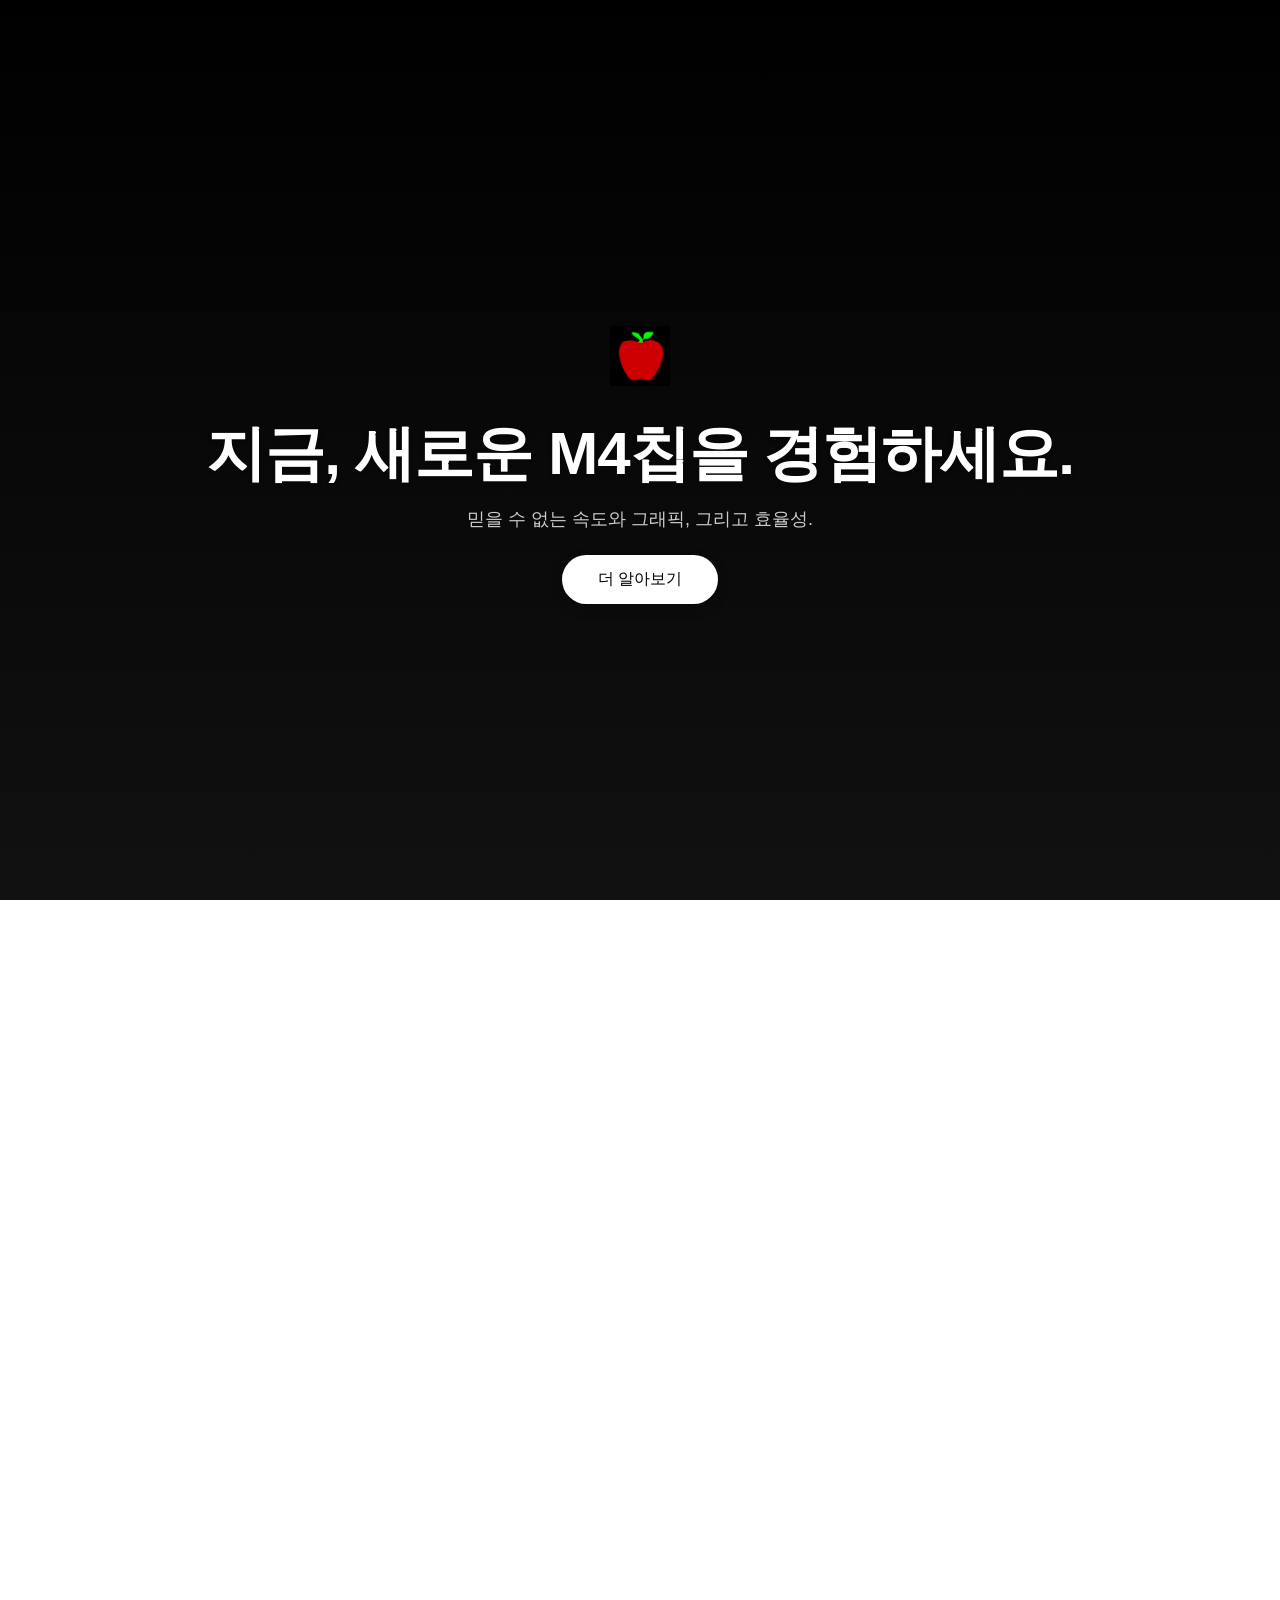
==== index.html @ 2fd01252 "chore: 이름 수정 practice > index" ====
<!DOCTYPE html>
<html lang="ko">
<head>
    <meta charset="UTF-8">
    <meta name="viewport" content="width=device-width, initial-scale=1.0">
    <title>Apple</title>
    <link rel="stylesheet" href="style.css">
    <link rel="icon" href="apple.png" type="image/png">

</head>
<body>
  <div class="hero">
    <div class="hero-inner">
      <div class="logo">
        <img src="apple.png" alt="로고" width="60" />
      </div>
      <h1>지금, 새로운 M4칩을 경험하세요.</h1>
      <p>믿을 수 없는 속도와 그래픽, 그리고 효율성.</p>
      <button class="btn">더 알아보기</button>

    </div>
  </div>
  
        
          <section class="fade-target">
            <h2>당신의 모든 작업을 위한</h2>
            <p>M4칩은 창작, 코딩, 그리고 게이밍까지 모두 커버합니다.</p>

          </section>

            
          <section class="fade-target">
            <h3>당신의 감성을 위한</h3>
            <p>최상의 디자인, 황금비에 따른 완벽한 곡선, 미학을 추구합니다.</p>

          </section>
          
          <section class="fade-target">
            <h3>이 모든게 구라라는 사실</h3>
            <p>이 비싼걸 가지실 수 있을거라 생각하신건가요?</p>
            <P>하지만 국가지원으로 무료로 드립니다.</p>
            <button class="btn" id="troll-button">무료로 받기</button>
            <div id="troll-message">응~ 그딴 거 없음 ㅋㅋ😛</div>



          </section>
          
      </div>

      <script src="main.js"></script>

</body>
</html>
---- style.css ----
/* 1. 초기화 */
* {
    margin: 0;
    padding: 0;
    box-sizing: border-box;
  }
  
  html, body {
    height: 100%;
    font-family: -apple-system, BlinkMacSystemFont, 'Helvetica Neue', sans-serif;
    background: linear-gradient(to bottom, #000, #111);
    color: white;
    overflow-x: hidden;
  }
  
  /* 2. Hero 중앙 정렬 */
  .hero {
    min-height: 100vh;
    display: flex;
    flex-direction: column;
    justify-content: center;
    align-items: center;
    text-align: center;
    padding-top: 30px; /* 🍎 로고 보정용 */
  }
  
  /* 3. 로고 */
  .logo img {
    width: 60px;
    margin-bottom: 24px;
  }
  
  /* 4. 헤드라인 */
  .hero h1 ,
  section h2,
  section h3,
  section h4 {
    font-size: 60px;
    font-weight: 700;
    margin-bottom: 12px;
    letter-spacing: -1px;
    text-shadow: 0 2px 4px rgba(0, 0, 0, 0.3);
  }
  
  {
    font-weight: 700;
    margin-bottom: 12px;
    letter-spacing: -1px;
    text-shadow: 0 2px 4px rgba(0, 0, 0, 0.3);
  }
  
  /* 5. 서브텍스트 */
  .hero p {
    font-size: 18px;
    color: #ccc;
    margin-bottom: 24px;
  }
  
  /* 6. 버튼 */
  .hero button, {
    padding: 14px 36px;
    font-size: 16px;
    background: white;
    color: black;
    border: none;
    border-radius: 9999px;
    cursor: pointer;
    box-shadow: 0 4px 12px rgba(0, 0, 0, 0.25);
    transition: all 0.3s ease;
  }
  
  .hero button:hover {
    background: #ddd;
    transform: scale(1.05);
  }
  
  /* 7. Scroll 인터랙션 대상 섹션 */
  section {
    height: 100vh;
    display: flex;
    flex-direction: column;
    justify-content: center;
    align-items: center;
    text-align: center;
    opacity: 0;
    transform: translateY(50px);
    transition: all 1s ease;
  }
  
  section.show {
    opacity: 1;
    transform: translateY(0);
  }

  section p {
    font-size: 18px;
    color: #ccc;
    max-width: 600px;
    line-height: 1.6;
  }
  
  .btn {
    padding: 14px 36px;
    font-size: 16px;
    background: white;
    color: black;
    border: none;
    border-radius: 9999px;
    cursor: pointer;
    box-shadow: 0 4px 12px rgba(0, 0, 0, 0.25);
    transition: all 0.3s ease;
  }
  
  .btn:hover {
    background: #ddd;
    transform: scale(1.05);
  }

  section button {
    margin-top: 24px;
  }

  #troll-message {
    position: fixed;
    top: 50%;
    left: 50%;
    transform: translate(-50%, -50%) scale(0.8);
    background: #ff0000;
    color: white;
    padding: 20px 40px;
    border-radius: 12px;
    font-size: 24px;
    font-weight: bold;
    box-shadow: 0 8px 20px rgba(0, 0, 0, 0.4);
    z-index: 9999;
    opacity: 0;
    transition: all 0.4s ease;
    pointer-events: none;
  }
  #troll-message.show {
    opacity: 1;
    transform: translate(-50%, -50%) scale(1);
  }
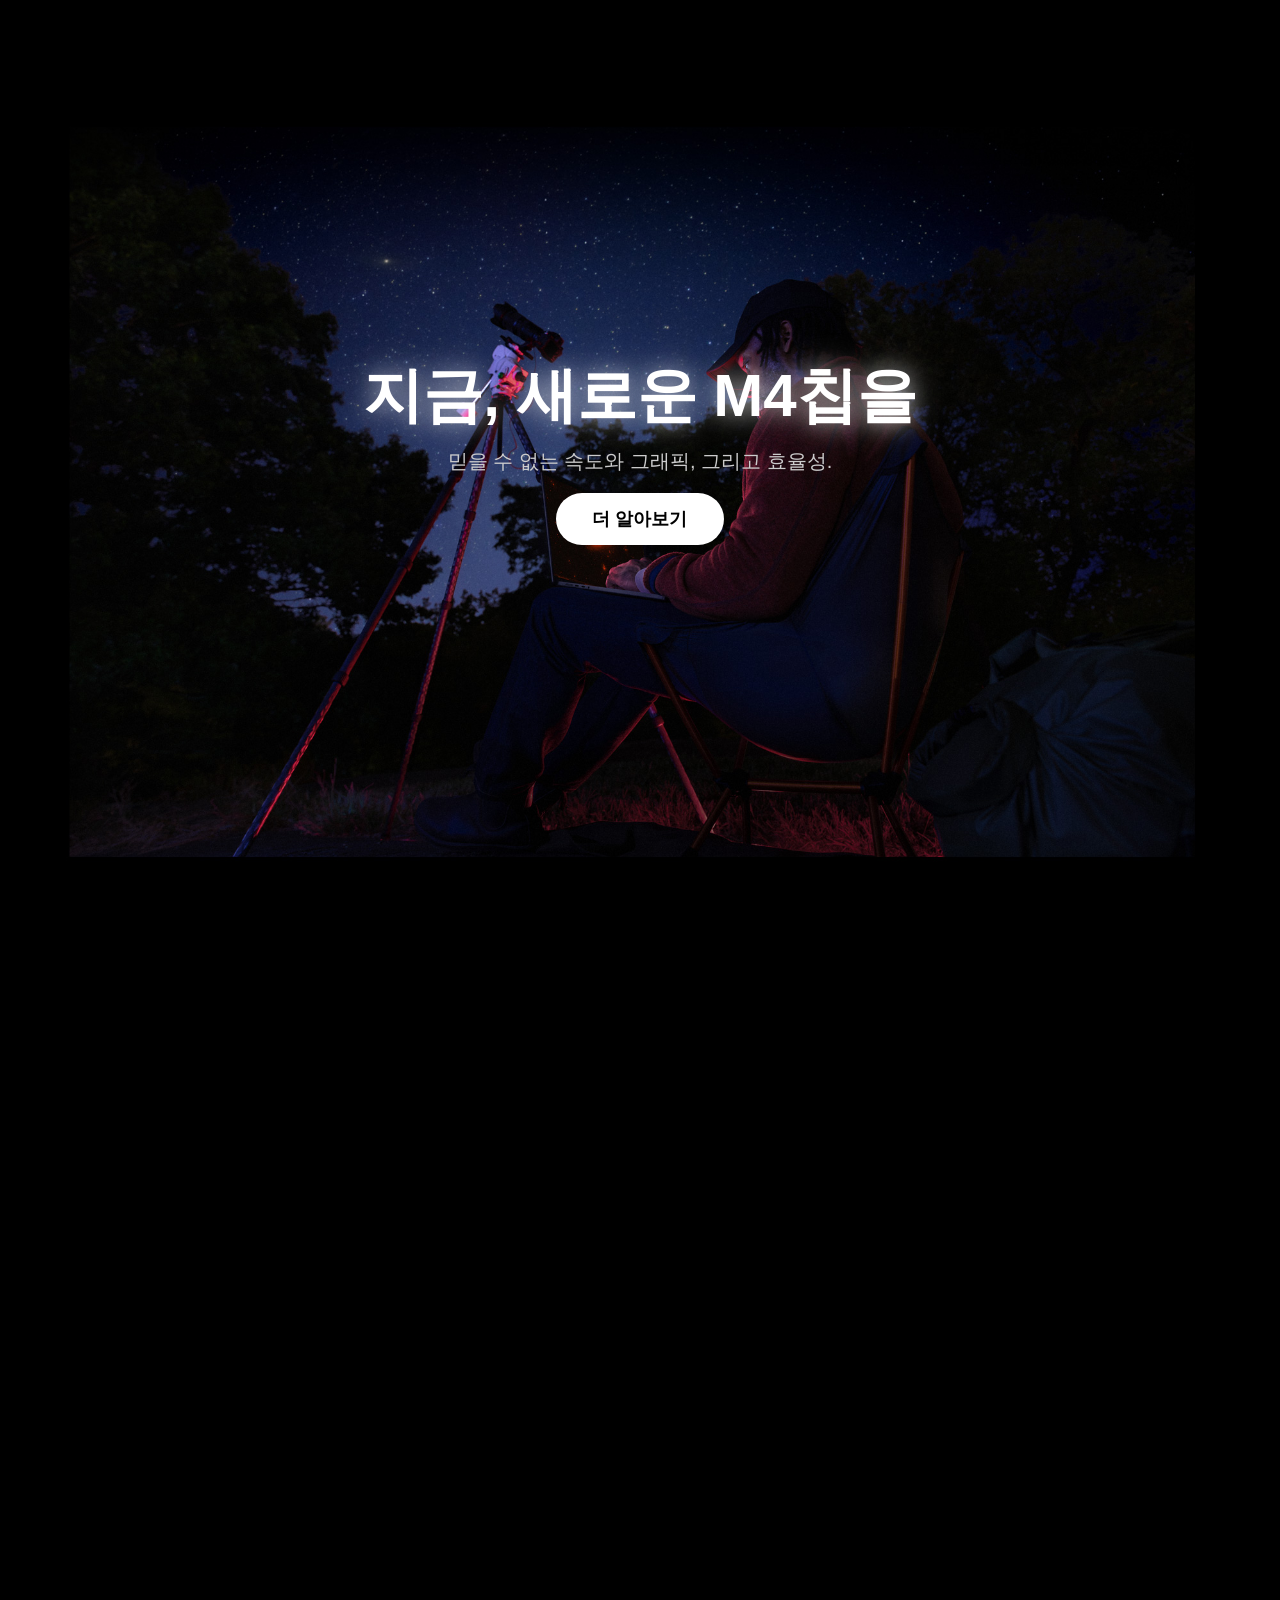
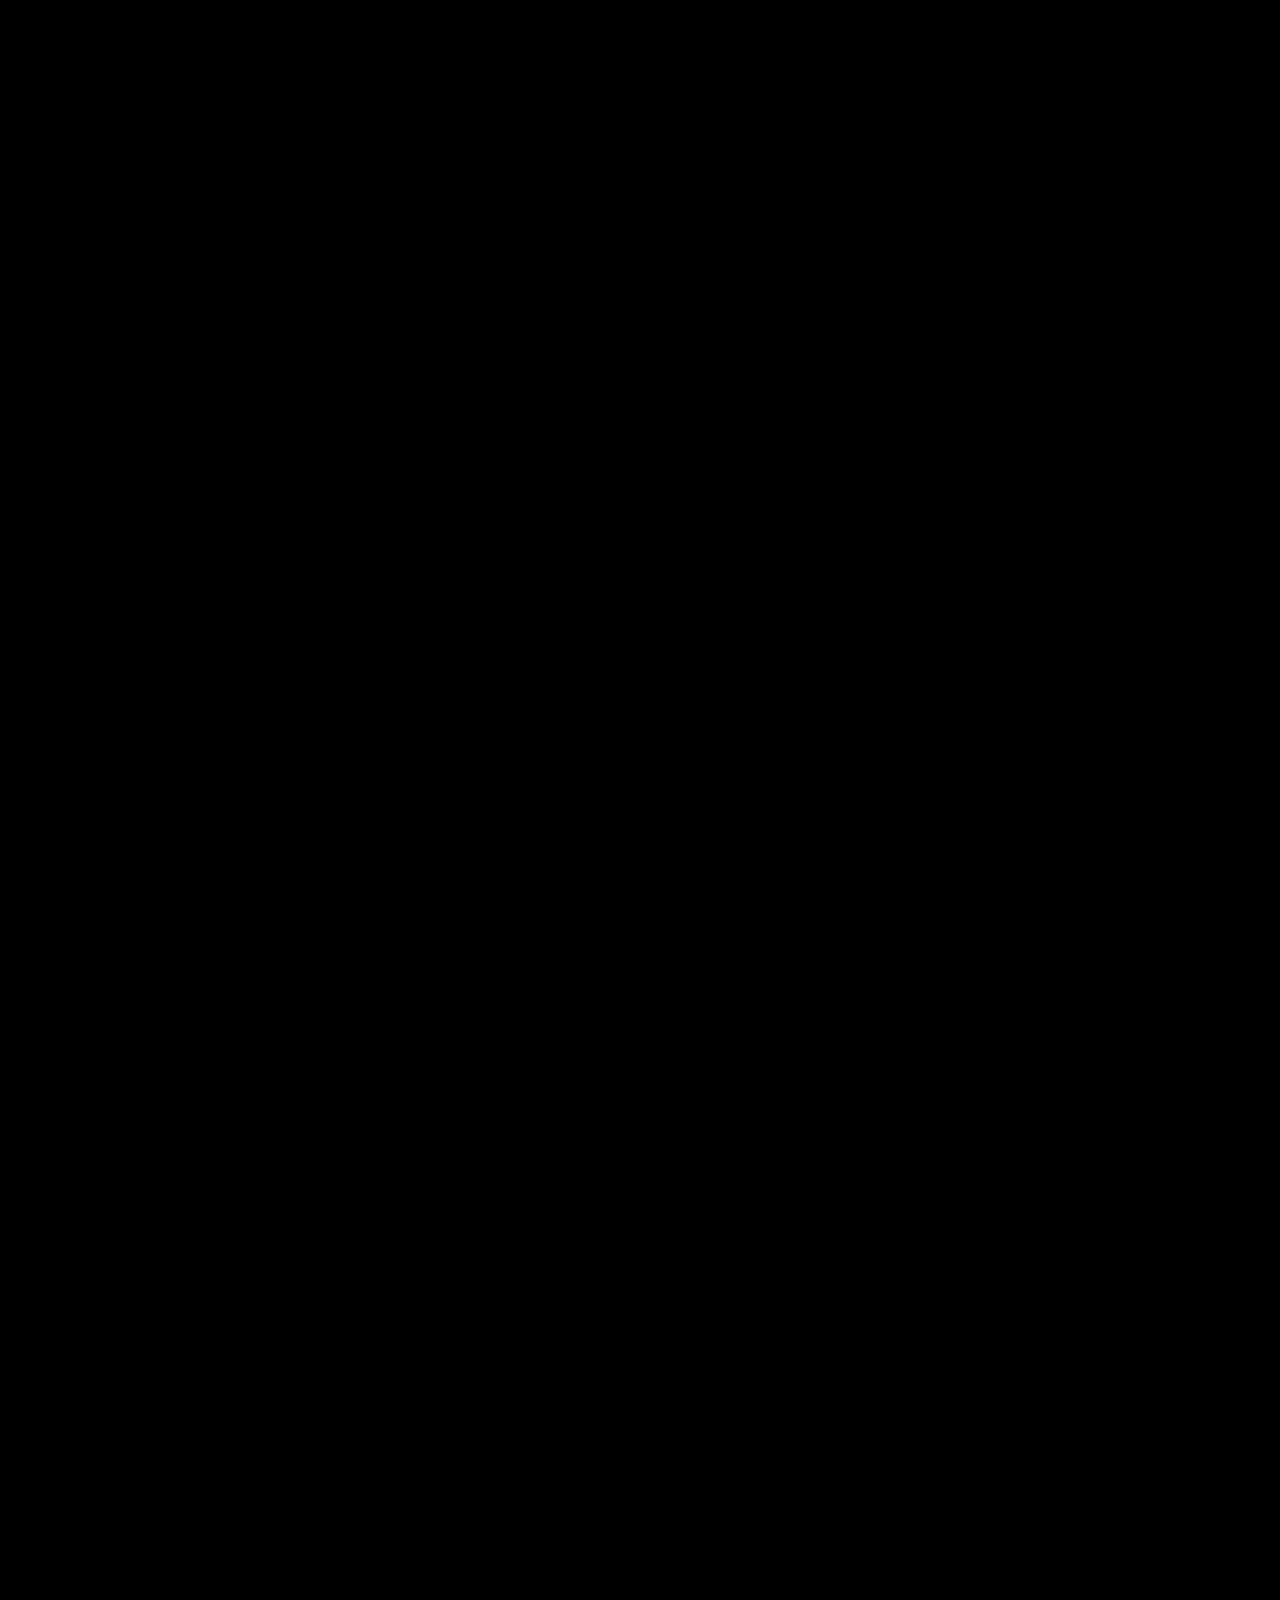
==== commit 5bf7a415: "feat: 인터랙티브 기능 구현 및 클론디자인 제작" ====
--- a/index.html
+++ b/index.html
@@ -1,54 +1,65 @@
 <!DOCTYPE html>
 <html lang="ko">
 <head>
-    <meta charset="UTF-8">
-    <meta name="viewport" content="width=device-width, initial-scale=1.0">
-    <title>Apple</title>
-    <link rel="stylesheet" href="style.css">
-    <link rel="icon" href="apple.png" type="image/png">
-
+  <meta charset="UTF-8" />
+  <meta name="viewport" content="width=device-width, initial-scale=1.0" />
+  <title>Apple M4 PRO</title>
+  <link rel="stylesheet" href="style.css" />
+  <link rel="icon" href="apple.png" type="image/png" />
 </head>
 <body>
-  <div class="hero">
-    <div class="hero-inner">
-      <div class="logo">
-        <img src="apple.png" alt="로고" width="60" />
-      </div>
-      <h1>지금, 새로운 M4칩을 경험하세요.</h1>
-      <p>믿을 수 없는 속도와 그래픽, 그리고 효율성.</p>
-      <button class="btn">더 알아보기</button>
+  
+  <section class="hero">
+    <div class="overlay">
+      <!-- 타입 효과용으로 비워두기 -->
+      <h1 id="typing"></h1>
+      <!-- 서브텍스트에 클래스 추가 -->
+      <p class="hero-sub">믿을 수 없는 속도와 그래픽, 그리고 효율성.</p>
+      <!-- 버튼에 클래스 추가 -->
+      <button class="btn hero-btn">더 알아보기</button>
+      
 
+      
     </div>
-  </div>
-  
-        
-          <section class="fade-target">
-            <h2>당신의 모든 작업을 위한</h2>
-            <p>M4칩은 창작, 코딩, 그리고 게이밍까지 모두 커버합니다.</p>
-
-          </section>
-
-            
-          <section class="fade-target">
-            <h3>당신의 감성을 위한</h3>
-            <p>최상의 디자인, 황금비에 따른 완벽한 곡선, 미학을 추구합니다.</p>
-
-          </section>
-          
-          <section class="fade-target">
-            <h3>이 모든게 구라라는 사실</h3>
-            <p>이 비싼걸 가지실 수 있을거라 생각하신건가요?</p>
-            <P>하지만 국가지원으로 무료로 드립니다.</p>
-            <button class="btn" id="troll-button">무료로 받기</button>
-            <div id="troll-message">응~ 그딴 거 없음 ㅋㅋ😛</div>
+  </section>
 
 
+  <section class="performance-section fade-target">
+    <div class="m4-wrapper">
+      <img src="m4.png" alt="M4 Logo" class="m4-scale" id="m4Image" />
+    </div>
+    <div class="text-wrapper">
+      <h2>성능을 위한 진화</h2>
+      <p>M4칩은 코딩, 디자인, 영상편집까지 자유롭게 소화합니다.</p>
+    </div>
+  </section>
+  
 
-          </section>
-          
-      </div>
+  <!-- 감성 디자인 섹션 -->
+  <section class="design-section fade-target">
+    <div class="design-slider">
+      <img id="designImage" src="mac1.jpg" alt="디자인 이미지" />
+    </div>
+    <div class="text-wrapper">
+      <h2>감성을 위한 디자인</h2>
+      <p>최상의 미니멀리즘과 황금비율을 추구합니다.</p>
+    </div>
+  </section>
 
-      <script src="main.js"></script>
+  <!-- 무료 섹션(트롤박스 포함) -->
+  <section class="fade-target">
+    <div class="free-wrapper">
+      <span class="free-letter">F</span>
+      <span class="free-letter">R</span>
+      <span class="free-letter">E</span>
+      <span class="free-letter">E</span>
+    </div>
+    <h1>이 노트북을 무료로 주고있어</h1>
+    <p>너도 받을 수 있어 그러니까 클릭 해</p>
+    <button class="btn cta-btn">무료로 받기</button>
+    <div id="trollBox" class="troll-box">그딴 게 있겠냐 🤪</div>
+  </section>
 
+  <script src="main.js"></script>
 </body>
-</html>+</html>
--- a/style.css
+++ b/style.css
@@ -1,148 +1,276 @@
-/* 1. 초기화 */
+/* ===== 초기화 ===== */
 * {
-    margin: 0;
-    padding: 0;
-    box-sizing: border-box;
-  }
-  
-  html, body {
-    height: 100%;
-    font-family: -apple-system, BlinkMacSystemFont, 'Helvetica Neue', sans-serif;
-    background: linear-gradient(to bottom, #000, #111);
-    color: white;
-    overflow-x: hidden;
-  }
-  
-  /* 2. Hero 중앙 정렬 */
-  .hero {
-    min-height: 100vh;
-    display: flex;
-    flex-direction: column;
-    justify-content: center;
-    align-items: center;
-    text-align: center;
-    padding-top: 30px; /* 🍎 로고 보정용 */
-  }
-  
-  /* 3. 로고 */
-  .logo img {
-    width: 60px;
-    margin-bottom: 24px;
-  }
-  
-  /* 4. 헤드라인 */
-  .hero h1 ,
-  section h2,
-  section h3,
-  section h4 {
-    font-size: 60px;
-    font-weight: 700;
-    margin-bottom: 12px;
-    letter-spacing: -1px;
-    text-shadow: 0 2px 4px rgba(0, 0, 0, 0.3);
-  }
-  
-  {
-    font-weight: 700;
-    margin-bottom: 12px;
-    letter-spacing: -1px;
-    text-shadow: 0 2px 4px rgba(0, 0, 0, 0.3);
-  }
-  
-  /* 5. 서브텍스트 */
-  .hero p {
-    font-size: 18px;
-    color: #ccc;
-    margin-bottom: 24px;
-  }
-  
-  /* 6. 버튼 */
-  .hero button, {
-    padding: 14px 36px;
-    font-size: 16px;
-    background: white;
-    color: black;
-    border: none;
-    border-radius: 9999px;
-    cursor: pointer;
-    box-shadow: 0 4px 12px rgba(0, 0, 0, 0.25);
-    transition: all 0.3s ease;
-  }
-  
-  .hero button:hover {
-    background: #ddd;
-    transform: scale(1.05);
-  }
-  
-  /* 7. Scroll 인터랙션 대상 섹션 */
-  section {
-    height: 100vh;
-    display: flex;
-    flex-direction: column;
-    justify-content: center;
-    align-items: center;
-    text-align: center;
-    opacity: 0;
-    transform: translateY(50px);
-    transition: all 1s ease;
-  }
-  
-  section.show {
-    opacity: 1;
-    transform: translateY(0);
-  }
-
-  section p {
-    font-size: 18px;
-    color: #ccc;
-    max-width: 600px;
-    line-height: 1.6;
-  }
-  
-  .btn {
-    padding: 14px 36px;
-    font-size: 16px;
-    background: white;
-    color: black;
-    border: none;
-    border-radius: 9999px;
-    cursor: pointer;
-    box-shadow: 0 4px 12px rgba(0, 0, 0, 0.25);
-    transition: all 0.3s ease;
-  }
-  
-  .btn:hover {
-    background: #ddd;
-    transform: scale(1.05);
-  }
-
-  section button {
-    margin-top: 24px;
-  }
-
-  #troll-message {
-    position: fixed;
-    top: 50%;
-    left: 50%;
-    transform: translate(-50%, -50%) scale(0.8);
-    background: #ff0000;
-    color: white;
-    padding: 20px 40px;
-    border-radius: 12px;
-    font-size: 24px;
-    font-weight: bold;
-    box-shadow: 0 8px 20px rgba(0, 0, 0, 0.4);
-    z-index: 9999;
-    opacity: 0;
-    transition: all 0.4s ease;
-    pointer-events: none;
-  }
-  #troll-message.show {
-    opacity: 1;
-    transform: translate(-50%, -50%) scale(1);
-  }
-  
-
-  
-  
-  +  margin: 0;
+  padding: 0;
+  box-sizing: border-box;
+}
+
+html, body {
+  height: 100%;
+  font-family: 'Segoe UI', sans-serif;
+  background-color: #000;
+  color: white;
+  overflow-x: hidden;
+}
+
+/* ===== Hero 섹션 ===== */
+.hero {
+  position: relative;
+  width: 100%;
+  height: 100vh;
+  background: url('macbook.png') no-repeat center center / cover;
+  display: flex;
+  justify-content: center;
+  align-items: center;
+  text-align: center;
+}
+
+.overlay {
+  position: relative;
+  padding: 20px;
+  max-width: 90%;
+  z-index: 2;
+}
+
+/* h1, p 기본 여백 제거 */
+.overlay h1,
+.overlay p {
+  margin: 0;
+  padding: 0;
+}
+
+/* h1 바로 다음에 오는 p만 살짝 띄우기 */
+.overlay h1 + p {
+  margin-top: 8px;
+}
+
+/* p 바로 다음에 오는 버튼만 살짝 띄우기 */
+.overlay p + .btn {
+  margin-top: 12px;
+}
+
+.overlay h1 {
+  font-size: 60px;
+  font-weight: 800;
+  white-space: nowrap;
+  color: white;
+  text-shadow: 0 0 20px rgba(255, 255, 255, 0.5),
+               0 0 40px rgba(255, 255, 255, 0.4);
+}
+
+.overlay p {
+  font-size: 20px;
+  color: #ccc;
+  position: relative;
+  z-index: 2;
+  text-align: center;
+  display: block;
+  width: 100%;
+}
+
+.btn {
+  padding: 14px 36px;
+  font-size: 18px;
+  background: white;
+  color: black;
+  border: none;
+  border-radius: 999px;
+  cursor: pointer;
+  font-weight: bold;
+  transition: all 0.3s ease;
+  z-index: 2;
+}
+.btn:hover {
+  background: #eee;
+  transform: scale(1.05);
+}
+
+/* ===== 공통 섹션 ===== */
+section {
+  min-height: 100vh;
+  padding: 80px 20px;
+  display: flex;
+  flex-direction: column;
+  justify-content: center;
+  align-items: center;
+  text-align: center;
+}
+section h2 {
+  font-size: 48px;
+  font-weight: 700;
+  margin-bottom: 16px;
+  text-shadow: 0 0 8px rgba(255, 255, 255, 0.2);
+}
+section p {
+  font-size: 20px;
+  color: #ccc;
+  max-width: 700px;
+  line-height: 1.6;
+}
+
+/* ===== 성능 섹션: M4 이미지 ===== */
+.m4-wrapper {
+  display: flex;
+  justify-content: center;
+  margin-top: 20vh;
+  overflow: visible;
+}
+.m4-scale {
+  width: 300px;
+  height: auto;
+  transform: scale(0.5);
+  opacity: 0.5;
+  transition: transform 1s ease, opacity 1s ease;
+  will-change: transform, opacity;
+  z-index: 1;
+}
+.m4-scale.grow {
+  transform: scale(3);
+  opacity: 1;
+}
+.text-wrapper {
+  position: relative;
+  z-index: 2;
+}
+
+/* ===== 감성 섹션: 클릭 전환 슬라이드 ===== */
+.design-slider {
+  width: 100%;
+  display: flex;
+  justify-content: center;
+  align-items: center;
+  margin-top: 40px;
+  flex-direction: column;
+  gap: 40px;
+}
+.design-slider img {
+  max-width: 90%;
+  width: 700px;
+  height: auto;
+  border-radius: 20px;
+  box-shadow: 0 0 40px rgba(255, 255, 255, 0.05);
+  transition: transform 0.4s ease, opacity 0.4s ease;
+  margin-bottom: 80px;
+  cursor: pointer;
+}
+.design-slider img:hover {
+  transform: scale(1.03) rotateZ(1deg);
+}
+
+/* ===== 페이드 인 ===== */
+.fade-target {
+  opacity: 0;
+  transform: translateY(30px);
+  transition: all 1s ease;
+}
+.fade-target.show {
+  opacity: 1;
+  transform: translateY(0);
+}
+
+/* 무료로 받기 버튼 간격 */
+.cta-btn {
+  margin-top: 25px;
+}
+
+/* 트롤박스 */
+.troll-box {
+  position: fixed;
+  top: 20px;
+  left: 50%;
+  transform: translate(-50%, -20px);
+  max-width: 200px;
+  padding: 16px;
+  background: rgba(30,30,30,0.9);
+  color: #fff;
+  font-size: 16px;
+  border-radius: 8px;
+  box-shadow: 0 4px 20px rgba(0,0,0,0.5);
+  opacity: 0;
+  transition: opacity 0.3s ease, transform 0.3s ease;
+  z-index: 999;
+  text-align: center;
+}
+.troll-box.show {
+  opacity: 1;
+  transform: translate(-50%, 0);
+}
+
+/* FREE 애니메이션 */
+.free-wrapper {
+  text-align: center;
+  margin-bottom: 20px;
+}
+.free-letter {
+  display: inline-block;
+  font-size: 250px;
+  font-weight: 800;
+  background: linear-gradient(90deg, #0071E3 0%, #AF52DE 40%, #FF2D55 70%, #FF9500 100%);
+  -webkit-background-clip: text;
+  -webkit-text-fill-color: transparent;
+  user-select: none;
+  cursor: default;
+  opacity: 0;
+  transform: translateY(-30px) rotate(-10deg);
+  transition: opacity 0.4s ease, transform 0.4s cubic-bezier(0.2,1,0.3,1);
+}
+.free-letter.show {
+  opacity: 1;
+  transform: translateY(0) rotate(0);
+}
+
+/* FREE 중구난방 애니메이션 키프레임 */
+@keyframes fall {
+  0%   { transform: translateY(-60px) rotate(-30deg); opacity: 0; }
+  50%  { opacity: 1; }
+  100% { transform: translateY(0) rotate(0); opacity: 1; }
+}
+@keyframes rise {
+  0%   { transform: translateY(60px) rotate(30deg); opacity: 0; }
+  50%  { opacity: 1; }
+  100% { transform: translateY(0) rotate(0); opacity: 1; }
+}
+@keyframes shake {
+  0%,100% { transform: translate(0,0); opacity: 1; }
+  20%     { transform: translate(-20px,10px) rotate(-15deg); }
+  40%     { transform: translate(15px,-10px) rotate(10deg); }
+  60%     { transform: translate(-10px,5px) rotate(-8deg); }
+  80%     { transform: translate(8px,-5px) rotate(5deg); }
+}
+
+/* 노트북 흔들 */
+@keyframes gentleShake {
+  0%,100% { transform: translateX(0) rotate(0); }
+  25%     { transform: translateX(-5px) rotate(-1deg); }
+  50%     { transform: translateX(5px) rotate(1deg); }
+  75%     { transform: translateX(-5px) rotate(-1deg); }
+}
+.design-slider img:hover,
+#designImage:hover {
+  animation: gentleShake 0.6s ease-in-out infinite;
+  cursor: pointer;
+}
+
+/* ===== Hero 중앙 정렬 & 요소 간격 딱 붙이기 ===== */
+.hero .overlay {
+  display: flex;
+  flex-direction: column;
+  align-items: center;
+  justify-content: center;
+  height: 100%;       /* 섹션 높이 채우기 */
+  text-align: center;
+}
+
+.hero .overlay h1 {
+  margin: 0 0 8px;    /* 아래로 8px만 띄우기 */
+}
+
+.hero .overlay .hero-sub {
+  margin: 0 0 16px;   /* 아래로 16px만 띄우기 */
+  font-size: 20px;
+  color: #ccc;
+}
+
+.hero .overlay .hero-btn {
+  margin: 0;          /* p 바로 아래 딱 붙음 */
+}
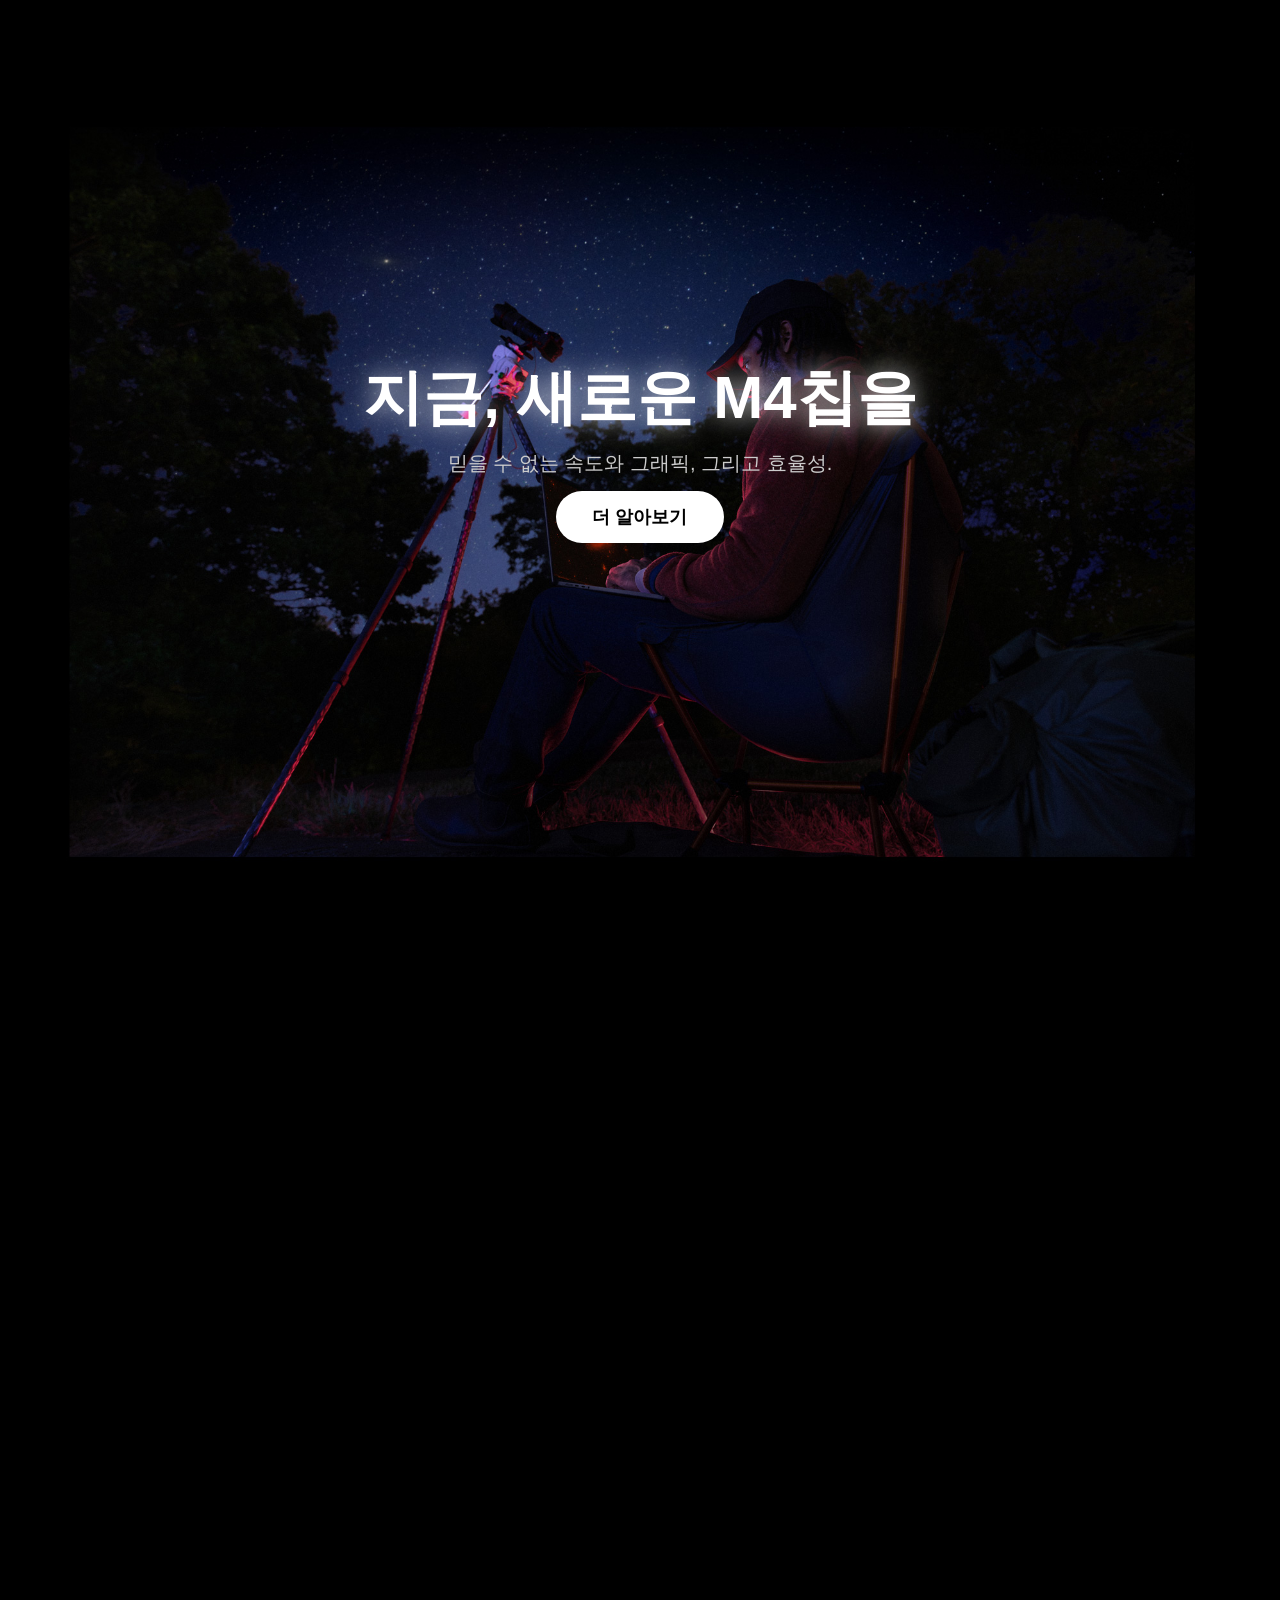
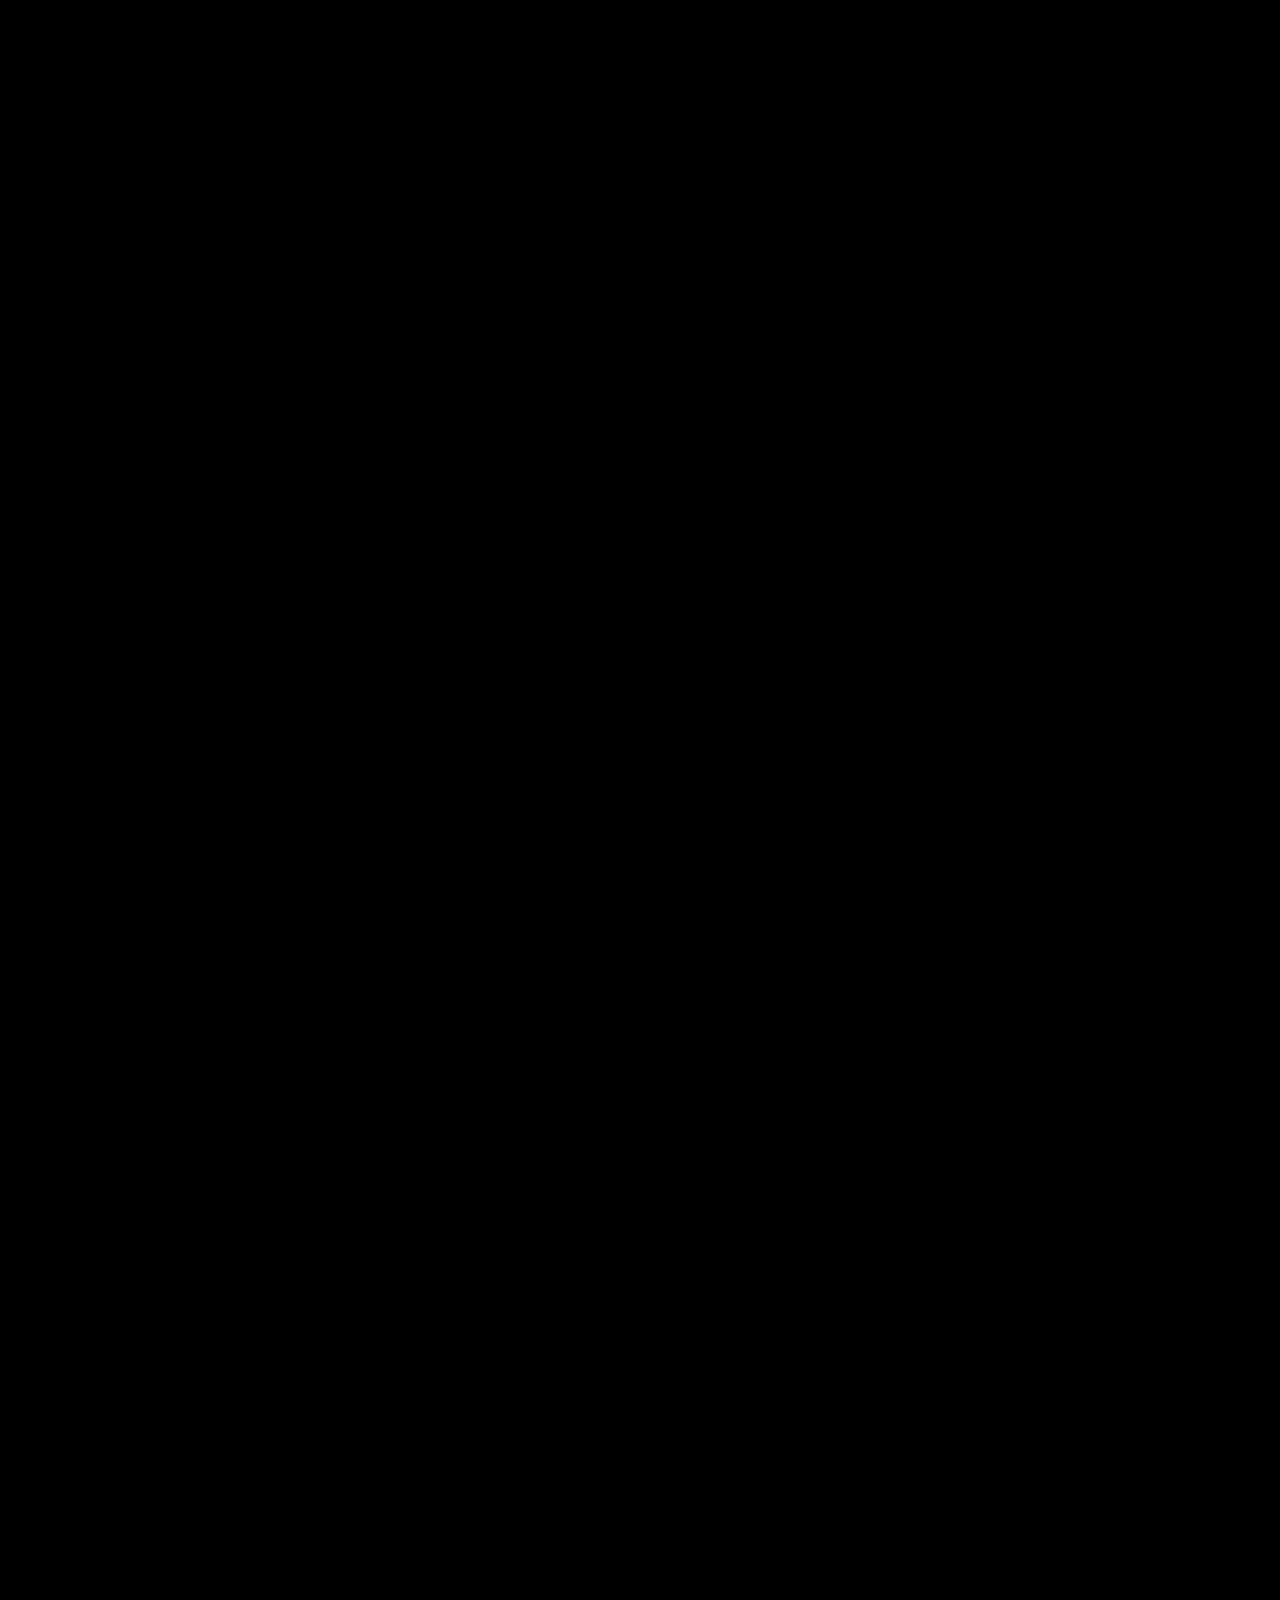
==== commit 184ab002: "docs: assets 폴더에 이미지 넣기, README 추가" ====
--- a/index.html
+++ b/index.html
@@ -5,7 +5,8 @@
   <meta name="viewport" content="width=device-width, initial-scale=1.0" />
   <title>Apple M4 PRO</title>
   <link rel="stylesheet" href="style.css" />
-  <link rel="icon" href="apple.png" type="image/png" />
+  <!-- 파비콘도 assets/images 로 -->
+  <link rel="icon" href="assets/apple.png" type="image/png" />
 </head>
 <body>
   
@@ -17,16 +18,13 @@
       <p class="hero-sub">믿을 수 없는 속도와 그래픽, 그리고 효율성.</p>
       <!-- 버튼에 클래스 추가 -->
       <button class="btn hero-btn">더 알아보기</button>
-      
-
-      
     </div>
   </section>
 
-
   <section class="performance-section fade-target">
     <div class="m4-wrapper">
-      <img src="m4.png" alt="M4 Logo" class="m4-scale" id="m4Image" />
+      <!-- m4.png → assets/m4.png -->
+      <img src="assets/m4.png" alt="M4 Logo" class="m4-scale" id="m4Image" />
     </div>
     <div class="text-wrapper">
       <h2>성능을 위한 진화</h2>
@@ -34,11 +32,10 @@
     </div>
   </section>
   
-
-  <!-- 감성 디자인 섹션 -->
   <section class="design-section fade-target">
     <div class="design-slider">
-      <img id="designImage" src="mac1.jpg" alt="디자인 이미지" />
+      <!-- mac1~4.jpg → assets/mac1.jpg etc -->
+      <img id="designImage" src="assets/mac1.jpg" alt="디자인 이미지" />
     </div>
     <div class="text-wrapper">
       <h2>감성을 위한 디자인</h2>
@@ -46,7 +43,6 @@
     </div>
   </section>
 
-  <!-- 무료 섹션(트롤박스 포함) -->
   <section class="fade-target">
     <div class="free-wrapper">
       <span class="free-letter">F</span>
--- a/style.css
+++ b/style.css
@@ -18,7 +18,7 @@
   position: relative;
   width: 100%;
   height: 100vh;
-  background: url('macbook.png') no-repeat center center / cover;
+  background: url('assets/macbook.png') no-repeat center center / cover;
   display: flex;
   justify-content: center;
   align-items: center;
@@ -26,25 +26,26 @@
 }
 
 .overlay {
-  position: relative;
+  display: flex;
+  flex-direction: column;
+  align-items: center;
+  justify-content: center;
+  height: 100%;
   padding: 20px;
   max-width: 90%;
   z-index: 2;
 }
 
-/* h1, p 기본 여백 제거 */
 .overlay h1,
 .overlay p {
   margin: 0;
   padding: 0;
 }
 
-/* h1 바로 다음에 오는 p만 살짝 띄우기 */
 .overlay h1 + p {
   margin-top: 8px;
 }
 
-/* p 바로 다음에 오는 버튼만 살짝 띄우기 */
 .overlay p + .btn {
   margin-top: 12px;
 }
@@ -58,13 +59,10 @@
                0 0 40px rgba(255, 255, 255, 0.4);
 }
 
-.overlay p {
+.overlay .hero-sub {
   font-size: 20px;
   color: #ccc;
-  position: relative;
-  z-index: 2;
-  text-align: center;
-  display: block;
+  text-align: center;
   width: 100%;
 }
 
@@ -139,9 +137,9 @@
   display: flex;
   justify-content: center;
   align-items: center;
-  margin-top: 40px;
   flex-direction: column;
   gap: 40px;
+  margin-top: 40px;
 }
 .design-slider img {
   max-width: 90%;
@@ -154,26 +152,61 @@
   cursor: pointer;
 }
 .design-slider img:hover {
-  transform: scale(1.03) rotateZ(1deg);
-}
-
-/* ===== 페이드 인 ===== */
-.fade-target {
+  animation: gentleShake 0.6s ease-in-out infinite;
+}
+
+@keyframes gentleShake {
+  0%,100% { transform: translateX(0) rotate(0); }
+  25%     { transform: translateX(-5px) rotate(-1deg); }
+  50%     { transform: translateX(5px) rotate(1deg); }
+  75%     { transform: translateX(-5px) rotate(-1deg); }
+}
+
+/* ===== 무료 섹션 ===== */
+.free-wrapper {
+  text-align: center;
+  margin-bottom: 20px;
+}
+.free-letter {
+  display: inline-block;
+  font-size: 250px;
+  font-weight: 800;
+  background: linear-gradient(90deg, #0071E3 0%, #AF52DE 40%, #FF2D55 70%, #FF9500 100%);
+  -webkit-background-clip: text;
+  -webkit-text-fill-color: transparent;
+  user-select: none;
   opacity: 0;
-  transform: translateY(30px);
-  transition: all 1s ease;
-}
-.fade-target.show {
-  opacity: 1;
-  transform: translateY(0);
-}
-
-/* 무료로 받기 버튼 간격 */
+  transform: translateY(-30px) rotate(-10deg);
+  transition: opacity 0.4s ease, transform 0.4s cubic-bezier(0.2,1,0.3,1);
+}
+.free-letter.show:nth-child(1) { animation: fall 0.6s forwards; }
+.free-letter.show:nth-child(2) { animation: rise 0.6s forwards 0.1s; }
+.free-letter.show:nth-child(3) { animation: fall 0.6s forwards 0.2s; }
+.free-letter.show:nth-child(4) { animation: rise 0.6s forwards 0.3s; }
+
+@keyframes fall {
+  0%   { transform: translateY(-60px) rotate(-30deg); opacity: 0; }
+  50%  { opacity: 1; }
+  100% { transform: translateY(0) rotate(0); opacity: 1; }
+}
+@keyframes rise {
+  0%   { transform: translateY(60px) rotate(30deg); opacity: 0; }
+  50%  { opacity: 1; }
+  100% { transform: translateY(0) rotate(0); opacity: 1; }
+}
+@keyframes shake {
+  0%,100% { transform: translate(0,0); opacity: 1; }
+  20%     { transform: translate(-20px,10px) rotate(-15deg); }
+  40%     { transform: translate(15px,-10px) rotate(10deg); }
+  60%     { transform: translate(-10px,5px) rotate(-8deg); }
+  80%     { transform: translate(8px,-5px) rotate(5deg); }
+}
+
+/* ===== 토글 버튼 ===== */
 .cta-btn {
   margin-top: 25px;
 }
 
-/* 트롤박스 */
 .troll-box {
   position: fixed;
   top: 20px;
@@ -196,81 +229,13 @@
   transform: translate(-50%, 0);
 }
 
-/* FREE 애니메이션 */
-.free-wrapper {
-  text-align: center;
-  margin-bottom: 20px;
-}
-.free-letter {
-  display: inline-block;
-  font-size: 250px;
-  font-weight: 800;
-  background: linear-gradient(90deg, #0071E3 0%, #AF52DE 40%, #FF2D55 70%, #FF9500 100%);
-  -webkit-background-clip: text;
-  -webkit-text-fill-color: transparent;
-  user-select: none;
-  cursor: default;
+/* ===== 페이드 인 ===== */
+.fade-target {
   opacity: 0;
-  transform: translateY(-30px) rotate(-10deg);
-  transition: opacity 0.4s ease, transform 0.4s cubic-bezier(0.2,1,0.3,1);
-}
-.free-letter.show {
+  transform: translateY(30px);
+  transition: all 1s ease;
+}
+.fade-target.show {
   opacity: 1;
-  transform: translateY(0) rotate(0);
-}
-
-/* FREE 중구난방 애니메이션 키프레임 */
-@keyframes fall {
-  0%   { transform: translateY(-60px) rotate(-30deg); opacity: 0; }
-  50%  { opacity: 1; }
-  100% { transform: translateY(0) rotate(0); opacity: 1; }
-}
-@keyframes rise {
-  0%   { transform: translateY(60px) rotate(30deg); opacity: 0; }
-  50%  { opacity: 1; }
-  100% { transform: translateY(0) rotate(0); opacity: 1; }
-}
-@keyframes shake {
-  0%,100% { transform: translate(0,0); opacity: 1; }
-  20%     { transform: translate(-20px,10px) rotate(-15deg); }
-  40%     { transform: translate(15px,-10px) rotate(10deg); }
-  60%     { transform: translate(-10px,5px) rotate(-8deg); }
-  80%     { transform: translate(8px,-5px) rotate(5deg); }
-}
-
-/* 노트북 흔들 */
-@keyframes gentleShake {
-  0%,100% { transform: translateX(0) rotate(0); }
-  25%     { transform: translateX(-5px) rotate(-1deg); }
-  50%     { transform: translateX(5px) rotate(1deg); }
-  75%     { transform: translateX(-5px) rotate(-1deg); }
-}
-.design-slider img:hover,
-#designImage:hover {
-  animation: gentleShake 0.6s ease-in-out infinite;
-  cursor: pointer;
-}
-
-/* ===== Hero 중앙 정렬 & 요소 간격 딱 붙이기 ===== */
-.hero .overlay {
-  display: flex;
-  flex-direction: column;
-  align-items: center;
-  justify-content: center;
-  height: 100%;       /* 섹션 높이 채우기 */
-  text-align: center;
-}
-
-.hero .overlay h1 {
-  margin: 0 0 8px;    /* 아래로 8px만 띄우기 */
-}
-
-.hero .overlay .hero-sub {
-  margin: 0 0 16px;   /* 아래로 16px만 띄우기 */
-  font-size: 20px;
-  color: #ccc;
-}
-
-.hero .overlay .hero-btn {
-  margin: 0;          /* p 바로 아래 딱 붙음 */
-}
+  transform: translateY(0);
+}
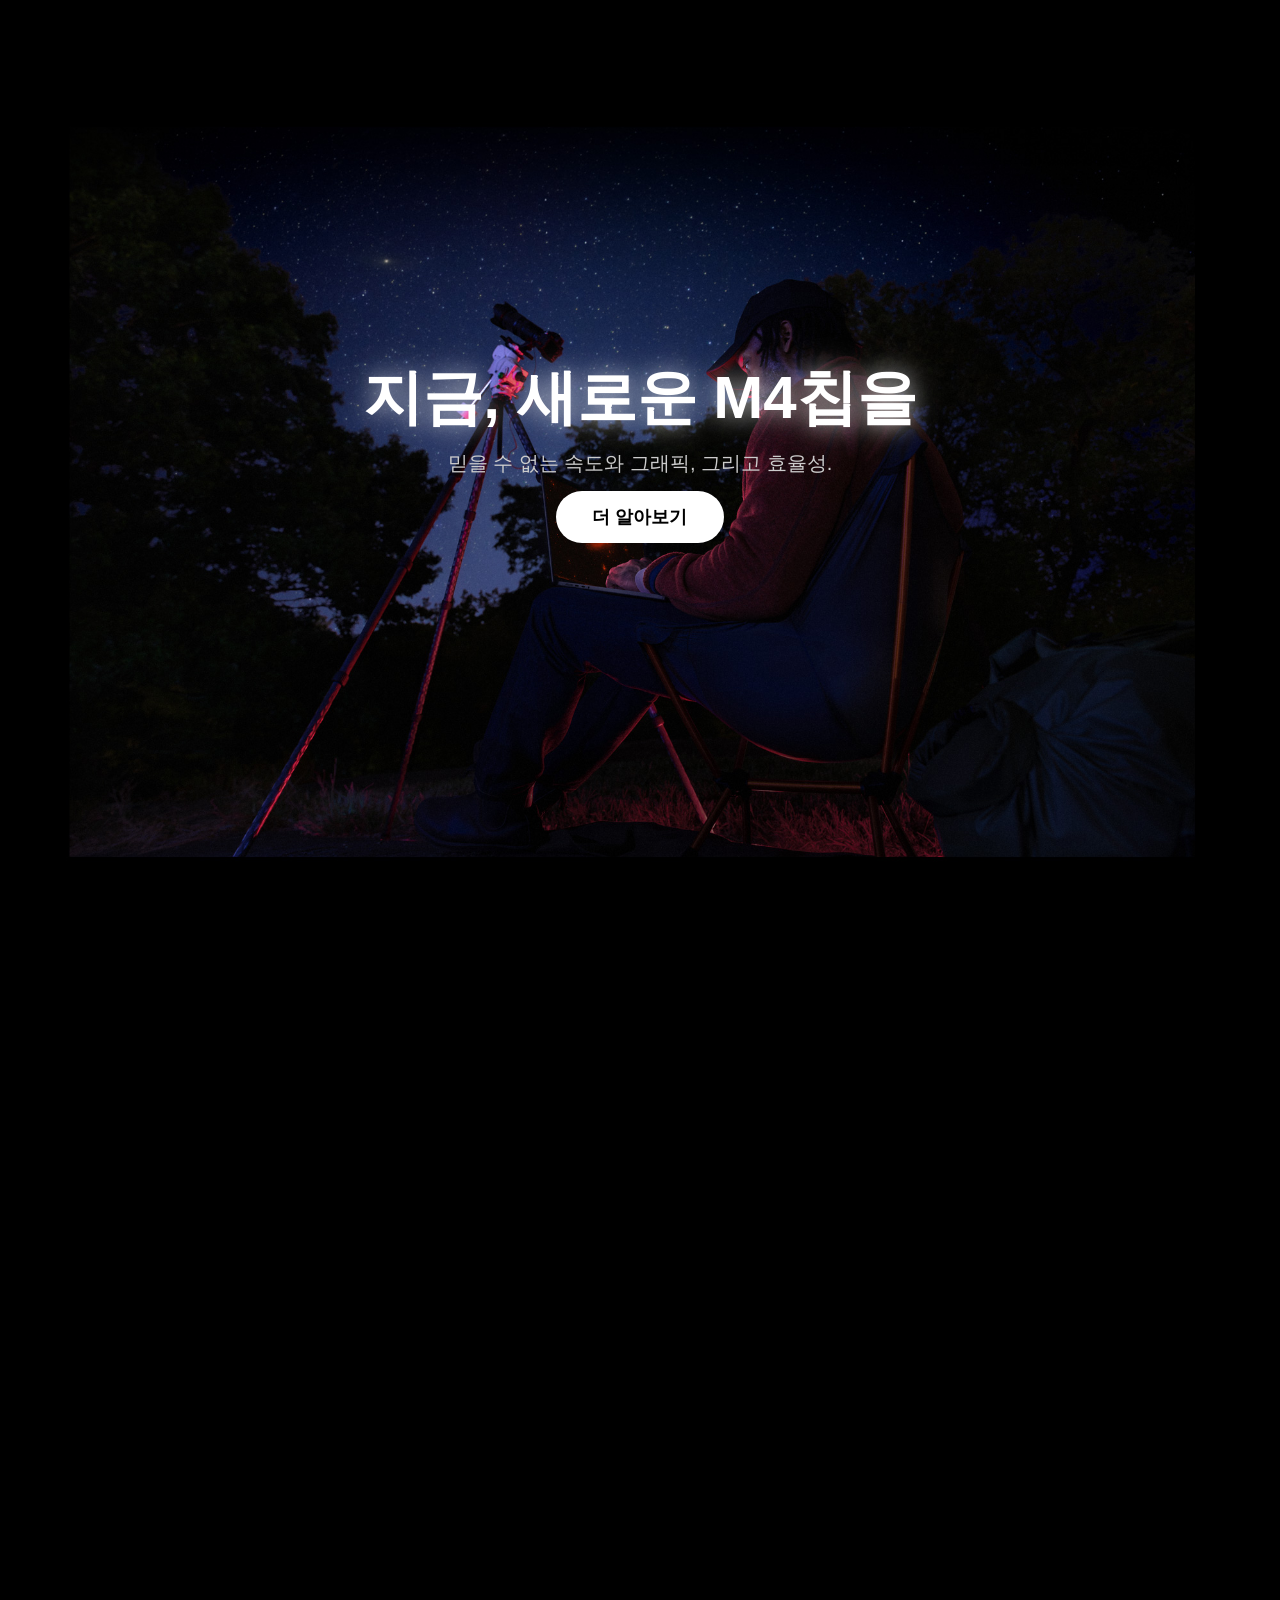
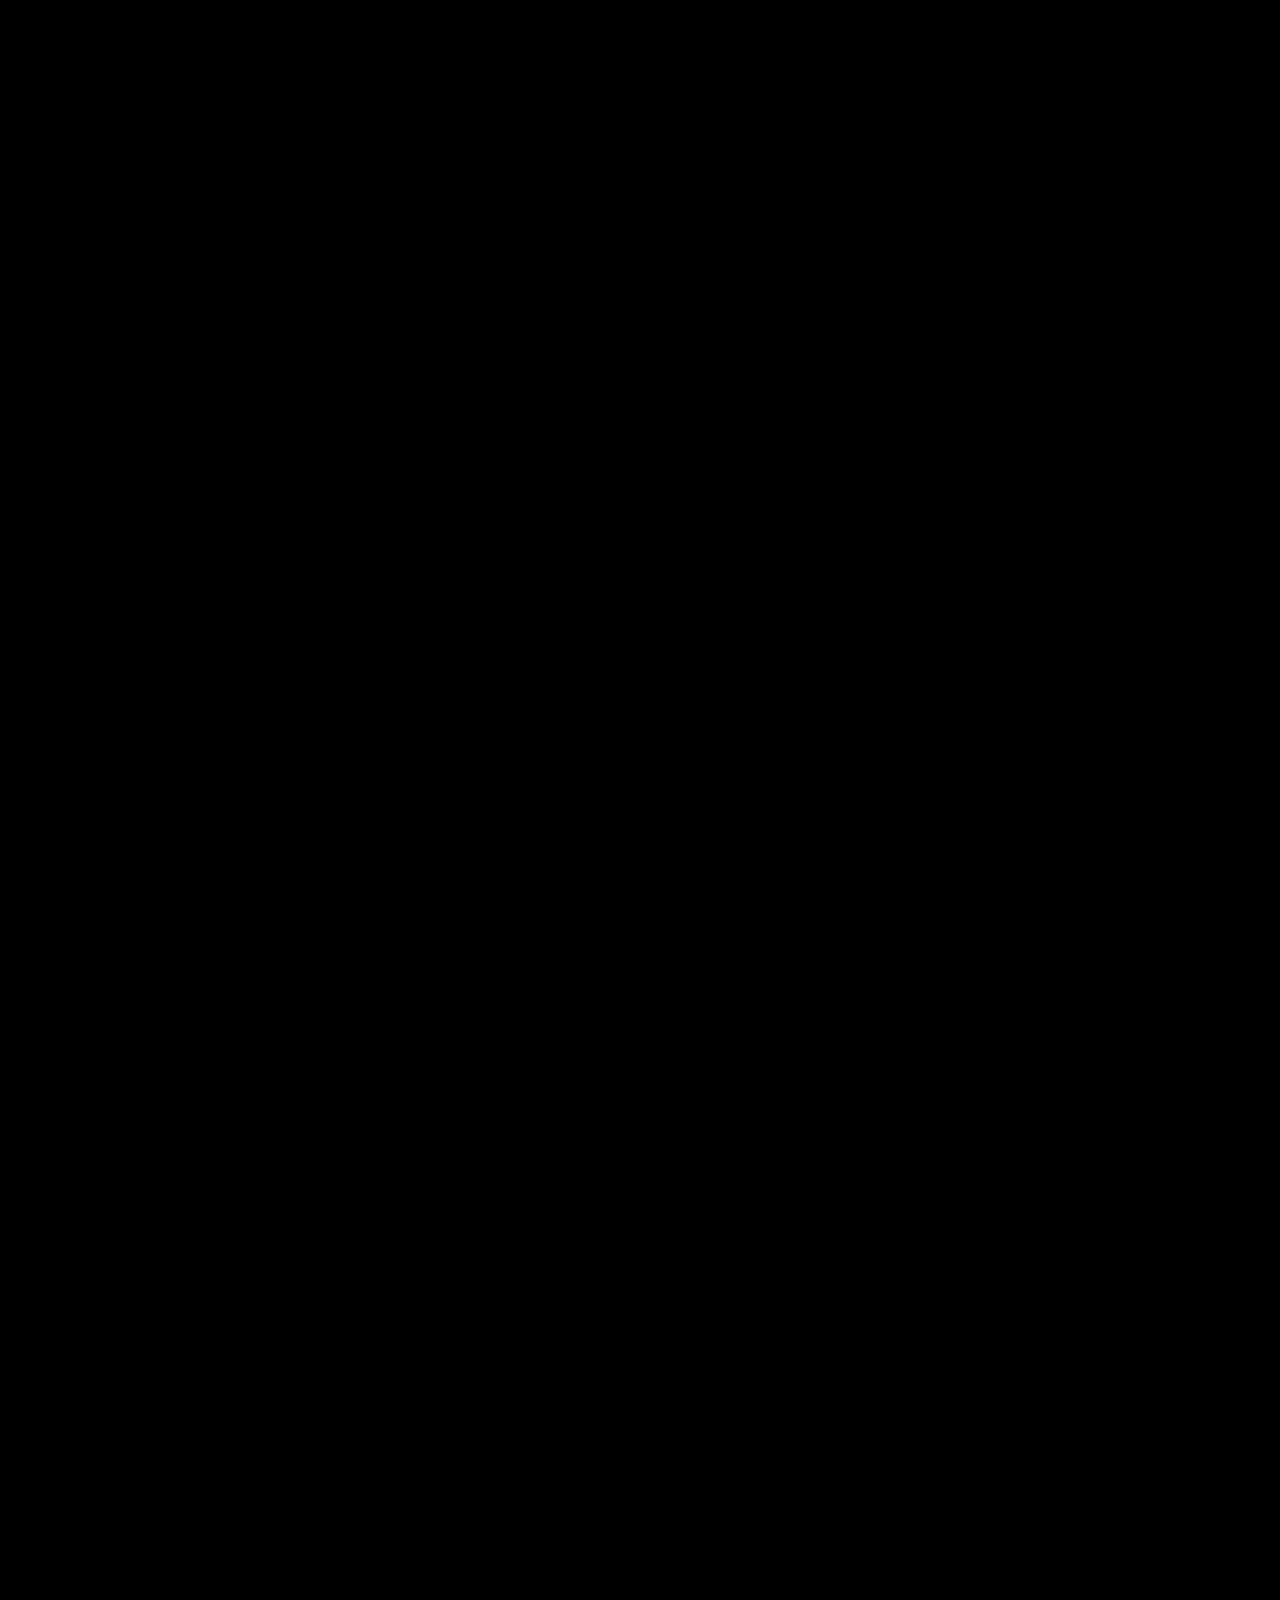
==== commit da2a533f: "feat: 모바일 최적화 적용" ====
--- a/index.html
+++ b/index.html
@@ -59,3 +59,5 @@
   <script src="main.js"></script>
 </body>
 </html>
+
+
--- a/style.css
+++ b/style.css
@@ -238,4 +238,58 @@
 .fade-target.show {
   opacity: 1;
   transform: translateY(0);
-}+}
+
+/* ────────────────────────────────────────────────────────
+   1. 모바일 화면 전용 (max-width: 768px)
+   ──────────────────────────────────────────────────────── */
+   @media (max-width: 768px) {
+    /* 텍스트 줄바꿈 허용 & 글자 크기 조정 */
+    .overlay h1 {
+      white-space: normal;       /* 기존 nowrap 해제 */
+      font-size: 32px;           /* 화면크기에 맞춰 축소 */
+      line-height: 1.2;          /* 줄간격 여유 */
+      padding: 0 16px;           /* 양옆 여백 */
+    }
+    .overlay p {
+      white-space: normal;
+      font-size: 16px;
+      line-height: 1.4;
+      padding: 0 16px;
+    }
+  
+    /* Hero 섹션 높이 조금 줄여서 스크롤 안생기게 */
+    .hero {
+      height: auto;              /* 컨텐트에 맞춰 유연하게 */
+      padding: 80px 0;           /* 위아래 여백 확보 */
+    }
+  
+    /* 버튼·레이아웃들도 필요하면 유연하게 변경 가능 */
+    .cta-btn {
+      font-size: 14px;
+      padding: 10px 20px;
+    }
+  }
+  
+  /* ────────────────────────────────────────────────────────
+   1. 모바일 화면 전용 (max-width: 768px)
+   ──────────────────────────────────────────────────────── */
+@media (max-width: 768px) {
+  /* 1) 컨테이너에서 넘치는 부분 숨기기 */
+  .hero {
+    overflow: hidden;
+  }
+
+  /* 2) 이미지 기본 크기 조정 */
+  #m4Image {
+    width: 80%;            /* 화면 너비의 80%로 축소 */
+    max-width: 300px;      /* 최대 300px */
+    transform-origin: center center;
+  }
+
+  /* 3) grow 시 확대 비율 조정 */
+  #m4Image.grow {
+    transform: scale(1.2) !important; /* PC보다 훨씬 작은 확대 비율 */
+    transition: transform 0.8s ease-out;
+  }
+}
